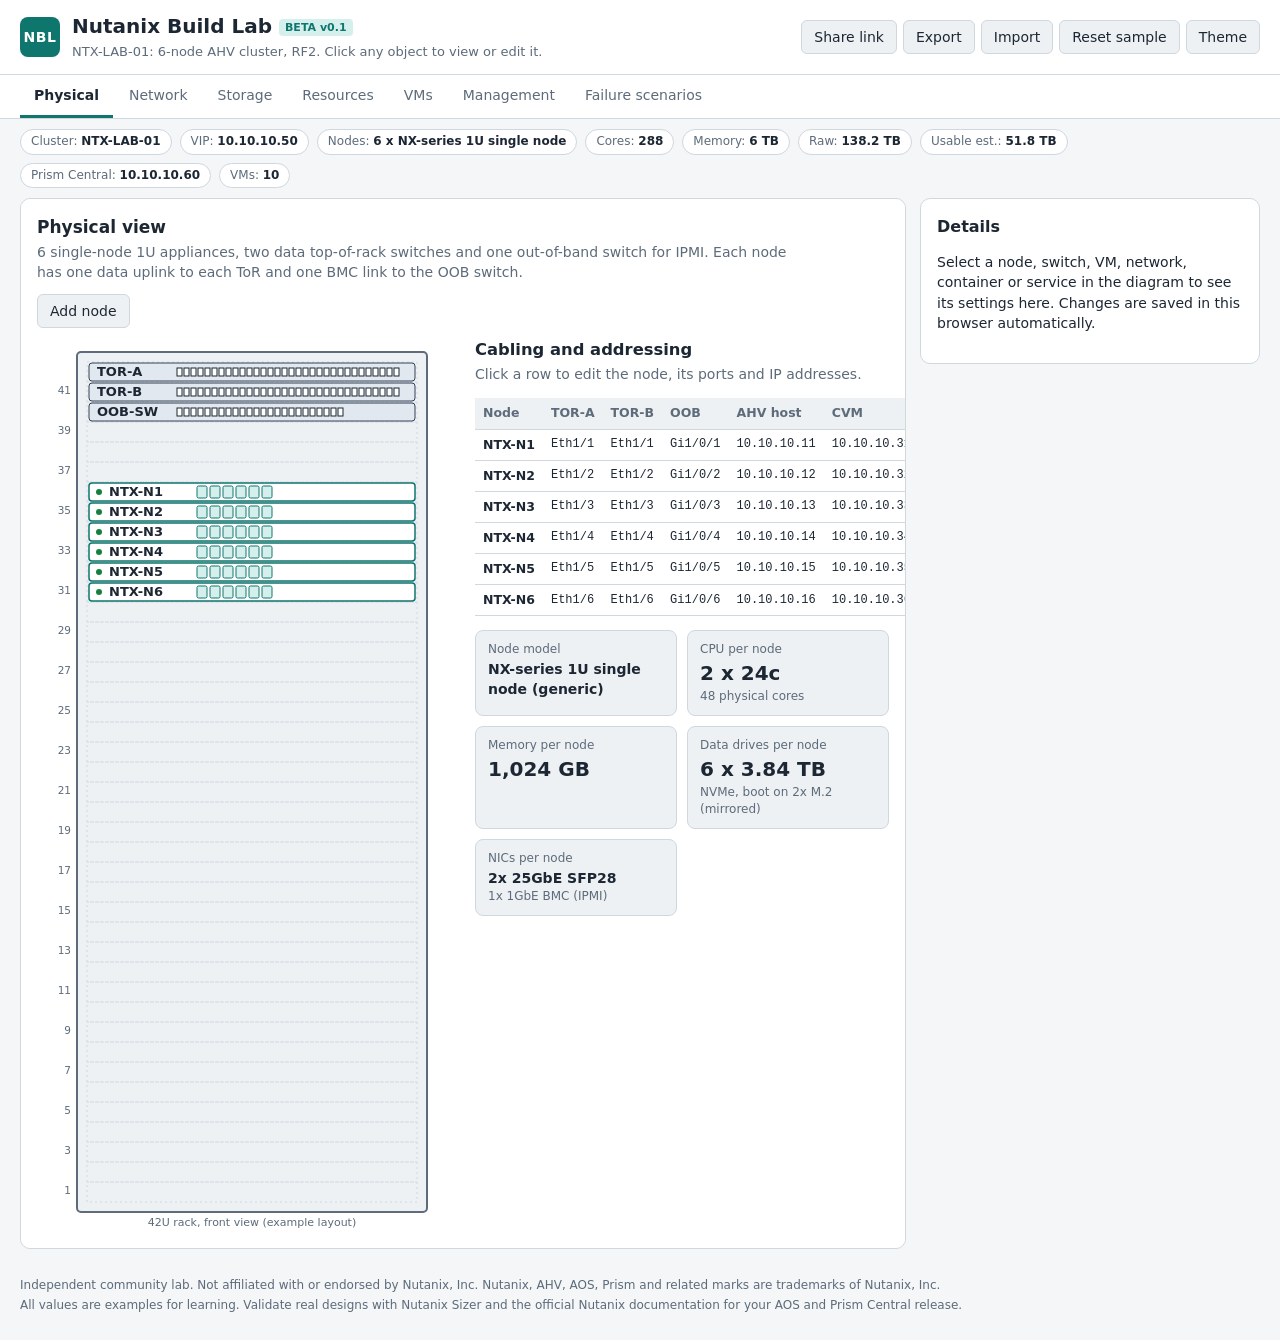
==== index.html @ 9831cac4 "Nutanix Build Lab v0.1: 6-node AHV cluster with seven interactive views Co-Authored-By: Claude Opus " ====
<!DOCTYPE html>
<html lang="en" data-theme="light">
<head>
<meta charset="utf-8">
<meta name="viewport" content="width=device-width, initial-scale=1">
<title>Nutanix Build Lab</title>
<meta name="description" content="Interactive Nutanix cluster build lab: physical rack, AHV networking, distributed storage, compute resources, VM placement, Prism Central management and failure scenarios for a 6-node cluster.">
<link rel="icon" href="data:image/svg+xml,<svg xmlns='http://www.w3.org/2000/svg' viewBox='0 0 32 32'><rect width='32' height='32' rx='6' fill='%230f766e'/><path d='M8 22V10l8 8 8-8v12' stroke='white' stroke-width='3' fill='none'/></svg>">
<link rel="stylesheet" href="css/style.css">
</head>
<body>
<header class="topbar">
  <div class="brand">
    <span class="logo">NBL</span>
    <div>
      <h1>Nutanix Build Lab <span class="tag">BETA v0.1</span></h1>
      <p class="sub" id="labTitle">Click any object in the diagram to view or edit it.</p>
    </div>
  </div>
  <div class="tools">
    <button id="btnShare" title="Copy a link that contains this lab">Share link</button>
    <button id="btnExport" title="Download this lab as JSON">Export</button>
    <button id="btnImport" title="Load a lab from JSON">Import</button>
    <button id="btnReset" title="Restore the sample 6-node lab">Reset sample</button>
    <button id="btnTheme" title="Switch light and dark theme">Theme</button>
    <input type="file" id="fileImport" accept="application/json" hidden>
  </div>
</header>

<nav class="tabs" id="tabs">
  <button data-view="physical" class="active">Physical</button>
  <button data-view="network">Network</button>
  <button data-view="storage">Storage</button>
  <button data-view="resources">Resources</button>
  <button data-view="vms">VMs</button>
  <button data-view="management">Management</button>
  <button data-view="failure">Failure scenarios</button>
</nav>

<div class="summary" id="summary"></div>

<main class="layout">
  <section class="canvas" id="canvas"></section>
  <aside class="panel" id="panel">
    <div class="panel-empty">
      <h3>Details</h3>
      <p>Select a node, switch, VM, network, container or service in the diagram to see its settings here. Changes are saved in this browser automatically.</p>
      <p class="muted">Use Share link to send the current lab to someone else, or Export to keep a JSON copy.</p>
    </div>
  </aside>
</main>

<footer class="foot">
  <p>Independent community lab. Not affiliated with or endorsed by Nutanix, Inc. Nutanix, AHV, AOS, Prism and related marks are trademarks of Nutanix, Inc.</p>
  <p>All values are examples for learning. Validate real designs with Nutanix Sizer and the official Nutanix documentation for your AOS and Prism Central release.</p>
</footer>

<div class="toast" id="toast"></div>
<script src="js/sample.js"></script>
<script src="js/app.js"></script>
</body>
</html>
---- css/style.css ----
:root {
  --bg: #f4f6f8;
  --surface: #ffffff;
  --surface-2: #eef1f4;
  --ink: #1d2733;
  --muted: #5d6b7a;
  --line: #cfd7df;
  --accent: #0f766e;
  --accent-soft: #d5efec;
  --host: #e9eef3;
  --cvm: #6d28d9;
  --cvm-soft: #ede4fb;
  --vm: #2563eb;
  --vm-soft: #dde8fd;
  --sw: #334155;
  --sw-soft: #e2e8f0;
  --ipmi: #b45309;
  --ipmi-soft: #fbeedd;
  --ok: #15803d;
  --warn: #b45309;
  --bad: #b91c1c;
  --bad-soft: #fde2e2;
  --link-a: #0f766e;
  --link-b: #7c3aed;
  --sel: #f59e0b;
  --font: "Segoe UI", system-ui, -apple-system, Roboto, Helvetica, Arial, sans-serif;
  --mono: "Cascadia Mono", Consolas, "SF Mono", Menlo, monospace;
}
[data-theme="dark"] {
  --bg: #0f151c;
  --surface: #17202a;
  --surface-2: #1e2935;
  --ink: #e5ebf1;
  --muted: #95a3b3;
  --line: #2f3d4c;
  --accent: #2dd4bf;
  --accent-soft: #133b38;
  --host: #1f2b38;
  --cvm: #a78bfa;
  --cvm-soft: #2c2346;
  --vm: #60a5fa;
  --vm-soft: #1c2d4a;
  --sw: #cbd5e1;
  --sw-soft: #26323f;
  --ipmi: #f59e0b;
  --ipmi-soft: #3a2a12;
  --ok: #4ade80;
  --warn: #fbbf24;
  --bad: #f87171;
  --bad-soft: #3b1d1d;
  --link-a: #2dd4bf;
  --link-b: #a78bfa;
}

* { box-sizing: border-box; }
body { margin: 0; background: var(--bg); color: var(--ink); font: 14px/1.45 var(--font); }
button { font: inherit; cursor: pointer; }

.topbar { display: flex; justify-content: space-between; align-items: center; gap: 16px; padding: 12px 20px; background: var(--surface); border-bottom: 1px solid var(--line); flex-wrap: wrap; }
.brand { display: flex; align-items: center; gap: 12px; }
.logo { display: grid; place-items: center; width: 40px; height: 40px; border-radius: 8px; background: var(--accent); color: #fff; font-weight: 700; letter-spacing: .5px; }
h1 { font-size: 20px; margin: 0; }
.tag { font-size: 11px; font-weight: 600; background: var(--accent-soft); color: var(--accent); padding: 2px 6px; border-radius: 4px; vertical-align: middle; }
.sub { margin: 2px 0 0; color: var(--muted); font-size: 13px; }
.tools { display: flex; gap: 6px; flex-wrap: wrap; }
.tools button, .btn { background: var(--surface-2); color: var(--ink); border: 1px solid var(--line); border-radius: 6px; padding: 6px 12px; }
.tools button:hover, .btn:hover { border-color: var(--accent); }
.btn.primary { background: var(--accent); border-color: var(--accent); color: #fff; }
.btn.danger { color: var(--bad); }

.tabs { display: flex; gap: 2px; padding: 0 20px; background: var(--surface); border-bottom: 1px solid var(--line); overflow-x: auto; }
.tabs button { background: none; border: 0; border-bottom: 3px solid transparent; padding: 10px 14px; color: var(--muted); white-space: nowrap; }
.tabs button.active { color: var(--ink); border-bottom-color: var(--accent); font-weight: 600; }

.summary { display: flex; gap: 8px; flex-wrap: wrap; padding: 10px 20px; }
.chip { background: var(--surface); border: 1px solid var(--line); border-radius: 999px; padding: 3px 10px; font-size: 12px; color: var(--muted); cursor: pointer; }
.chip b { color: var(--ink); font-weight: 600; }

.layout { display: grid; grid-template-columns: minmax(0, 1fr) 340px; gap: 14px; padding: 0 20px 20px; }
@media (max-width: 980px) { .layout { grid-template-columns: 1fr; } }
.canvas { background: var(--surface); border: 1px solid var(--line); border-radius: 10px; padding: 16px; min-height: 520px; overflow-x: auto; }
.panel { background: var(--surface); border: 1px solid var(--line); border-radius: 10px; padding: 16px; align-self: start; position: sticky; top: 12px; max-height: calc(100vh - 24px); overflow-y: auto; }
.panel h3 { margin: 0 0 4px; font-size: 16px; }
.panel .kind { font-size: 11px; text-transform: uppercase; letter-spacing: .6px; color: var(--accent); font-weight: 700; }
.panel .muted, .muted { color: var(--muted); }
.panel .note { background: var(--surface-2); border-left: 3px solid var(--accent); padding: 8px 10px; border-radius: 4px; font-size: 12.5px; margin: 10px 0; }
.field { display: grid; gap: 3px; margin: 10px 0; }
.field label { font-size: 12px; color: var(--muted); font-weight: 600; }
.field input, .field select { width: 100%; padding: 6px 8px; border: 1px solid var(--line); border-radius: 6px; background: var(--surface-2); color: var(--ink); font: inherit; }
.field input:focus, .field select:focus { outline: 2px solid var(--accent); outline-offset: -1px; }
.field input[readonly] { opacity: .7; }
.field.check { grid-template-columns: auto 1fr; align-items: center; }
.field.check label { font-weight: 500; color: var(--ink); }
.panel-actions { display: flex; gap: 8px; margin-top: 14px; flex-wrap: wrap; }
.kv { display: grid; grid-template-columns: 1fr auto; gap: 4px 10px; font-size: 13px; margin: 8px 0; }
.kv span:nth-child(odd) { color: var(--muted); }
.kv span:nth-child(even) { font-family: var(--mono); font-size: 12.5px; text-align: right; }

.view-head { display: flex; justify-content: space-between; align-items: flex-start; gap: 12px; margin-bottom: 10px; flex-wrap: wrap; }
.view-head h2 { margin: 0; font-size: 17px; }
.view-head p { margin: 2px 0 0; color: var(--muted); max-width: 760px; }

svg.diagram { width: 100%; height: auto; display: block; font-family: var(--font); }
svg text { fill: var(--ink); font-size: 12px; }
svg .t-muted { fill: var(--muted); font-size: 11px; }
svg .t-small { font-size: 10.5px; }
svg .t-mono { font-family: var(--mono); font-size: 11px; }
svg .t-title { font-weight: 700; font-size: 13px; }
svg .t-white { fill: #fff; }
svg .host { fill: var(--host); stroke: var(--line); }
svg .rack { fill: var(--surface-2); stroke: var(--muted); stroke-width: 2; }
svg .unit { fill: none; stroke: var(--line); stroke-dasharray: 2 3; }
svg .sw { fill: var(--sw-soft); stroke: var(--sw); }
svg .node-box { fill: var(--surface); stroke: var(--accent); stroke-width: 1.5; }
svg .bay { fill: var(--accent-soft); stroke: var(--accent); }
svg .cvm { fill: var(--cvm-soft); stroke: var(--cvm); }
svg .uvm { fill: var(--vm-soft); stroke: var(--vm); }
svg .br { fill: var(--accent-soft); stroke: var(--accent); }
svg .ipmi { fill: var(--ipmi-soft); stroke: var(--ipmi); }
svg .port { fill: var(--surface); stroke: var(--ink); }
svg .pool { fill: var(--accent-soft); stroke: var(--accent); stroke-width: 1.5; }
svg .ctr { fill: var(--surface); stroke: var(--accent); }
svg .svc { fill: var(--surface-2); stroke: var(--muted); }
svg .wire { stroke: var(--muted); stroke-width: 1.5; fill: none; }
svg .wire-a { stroke: var(--link-a); stroke-width: 2; fill: none; }
svg .wire-b { stroke: var(--link-b); stroke-width: 2; fill: none; }
svg .wire-ipmi { stroke: var(--ipmi); stroke-width: 1.5; fill: none; stroke-dasharray: 5 4; }
svg .wire-down { stroke: var(--bad); stroke-width: 2; stroke-dasharray: 3 4; fill: none; opacity: .7; }
svg .peer { stroke: var(--sw); stroke-width: 3; fill: none; }
svg .arrow { stroke: var(--vm); stroke-width: 2; fill: none; marker-end: url(#arrowhead); }
svg .down { fill: var(--bad-soft) !important; stroke: var(--bad) !important; }
svg .obj { cursor: pointer; }
svg .obj:hover > rect:first-child { stroke-width: 2.5; }
svg .sel > rect:first-child { stroke: var(--sel) !important; stroke-width: 3 !important; }
svg .led-ok { fill: var(--ok); }
svg .led-bad { fill: var(--bad); }

table.grid { width: 100%; border-collapse: collapse; font-size: 12.5px; margin-top: 14px; }
table.grid th, table.grid td { padding: 6px 8px; border-bottom: 1px solid var(--line); text-align: left; white-space: nowrap; }
table.grid th { color: var(--muted); font-weight: 600; background: var(--surface-2); }
table.grid td.mono { font-family: var(--mono); font-size: 12px; }
table.grid tr.click { cursor: pointer; }
table.grid tr.click:hover td { background: var(--surface-2); }
table.grid tr.sel td { background: var(--accent-soft); }

.two { display: grid; grid-template-columns: minmax(300px, 420px) minmax(0, 1fr); gap: 18px; align-items: start; }
@media (max-width: 1200px) { .two { grid-template-columns: 1fr; } }

.cards { display: grid; grid-template-columns: repeat(auto-fill, minmax(190px, 1fr)); gap: 10px; margin-top: 14px; }
.card { background: var(--surface-2); border: 1px solid var(--line); border-radius: 8px; padding: 10px 12px; }
.card .big { font-size: 20px; font-weight: 700; }
.card .lbl { font-size: 12px; color: var(--muted); }
.card.ok { border-left: 4px solid var(--ok); }
.card.warn { border-left: 4px solid var(--warn); }
.card.bad { border-left: 4px solid var(--bad); }

.hosts { display: grid; grid-template-columns: repeat(auto-fill, minmax(250px, 1fr)); gap: 10px; }
.hostcard { background: var(--surface-2); border: 1px solid var(--line); border-radius: 8px; padding: 10px; }
.hostcard.down { background: var(--bad-soft); border-color: var(--bad); }
.hostcard h4 { margin: 0 0 6px; font-size: 14px; display: flex; justify-content: space-between; cursor: pointer; }
.hostcard h4 small { color: var(--muted); font-weight: 400; font-family: var(--mono); }
.bar { height: 12px; background: var(--surface); border: 1px solid var(--line); border-radius: 6px; overflow: hidden; display: flex; margin: 3px 0 2px; }
.bar i { display: block; height: 100%; }
.bar .c { background: var(--cvm); }
.bar .p { background: var(--ipmi); }
.bar .v { background: var(--vm); }
.bar .x { background: var(--bad); }
.barlbl { display: flex; justify-content: space-between; font-size: 11.5px; color: var(--muted); }
.legend { display: flex; gap: 14px; flex-wrap: wrap; font-size: 12px; color: var(--muted); margin: 6px 0 12px; }
.legend i { display: inline-block; width: 10px; height: 10px; border-radius: 2px; margin-right: 5px; vertical-align: -1px; }

.vmchip { display: flex; justify-content: space-between; gap: 6px; background: var(--vm-soft); border: 1px solid var(--vm); border-radius: 6px; padding: 4px 8px; margin: 4px 0; font-size: 12.5px; cursor: pointer; }
.vmchip.cvm { background: var(--cvm-soft); border-color: var(--cvm); }
.vmchip.pc { background: var(--ipmi-soft); border-color: var(--ipmi); }
.vmchip.sel { outline: 2px solid var(--sel); }
.vmchip small { color: var(--muted); font-family: var(--mono); }

.controls { display: grid; grid-template-columns: repeat(auto-fit, minmax(220px, 1fr)); gap: 12px; margin-bottom: 14px; }
.ctlbox { background: var(--surface-2); border: 1px solid var(--line); border-radius: 8px; padding: 10px 12px; }
.ctlbox h4 { margin: 0 0 6px; font-size: 13px; }
.ctlbox label { display: inline-flex; align-items: center; gap: 4px; margin: 2px 10px 2px 0; font-size: 12.5px; }
.ctlbox select { padding: 4px; border-radius: 5px; border: 1px solid var(--line); background: var(--surface); color: var(--ink); }
.results { list-style: none; padding: 0; margin: 14px 0 0; display: grid; gap: 8px; }
.results li { background: var(--surface-2); border: 1px solid var(--line); border-left: 4px solid var(--ok); border-radius: 6px; padding: 8px 12px; }
.results li.warn { border-left-color: var(--warn); }
.results li.bad { border-left-color: var(--bad); }
.results li b { display: block; margin-bottom: 2px; }

.foot { padding: 6px 20px 24px; color: var(--muted); font-size: 12px; }
.foot p { margin: 2px 0; }
.toast { opacity: 0; position: fixed; bottom: 20px; left: 50%; transform: translateX(-50%) translateY(80px); background: var(--ink); color: var(--bg); padding: 8px 16px; border-radius: 6px; transition: transform .25s, opacity .25s; z-index: 10; }
.toast.show { opacity: 1; transform: translateX(-50%) translateY(0); }
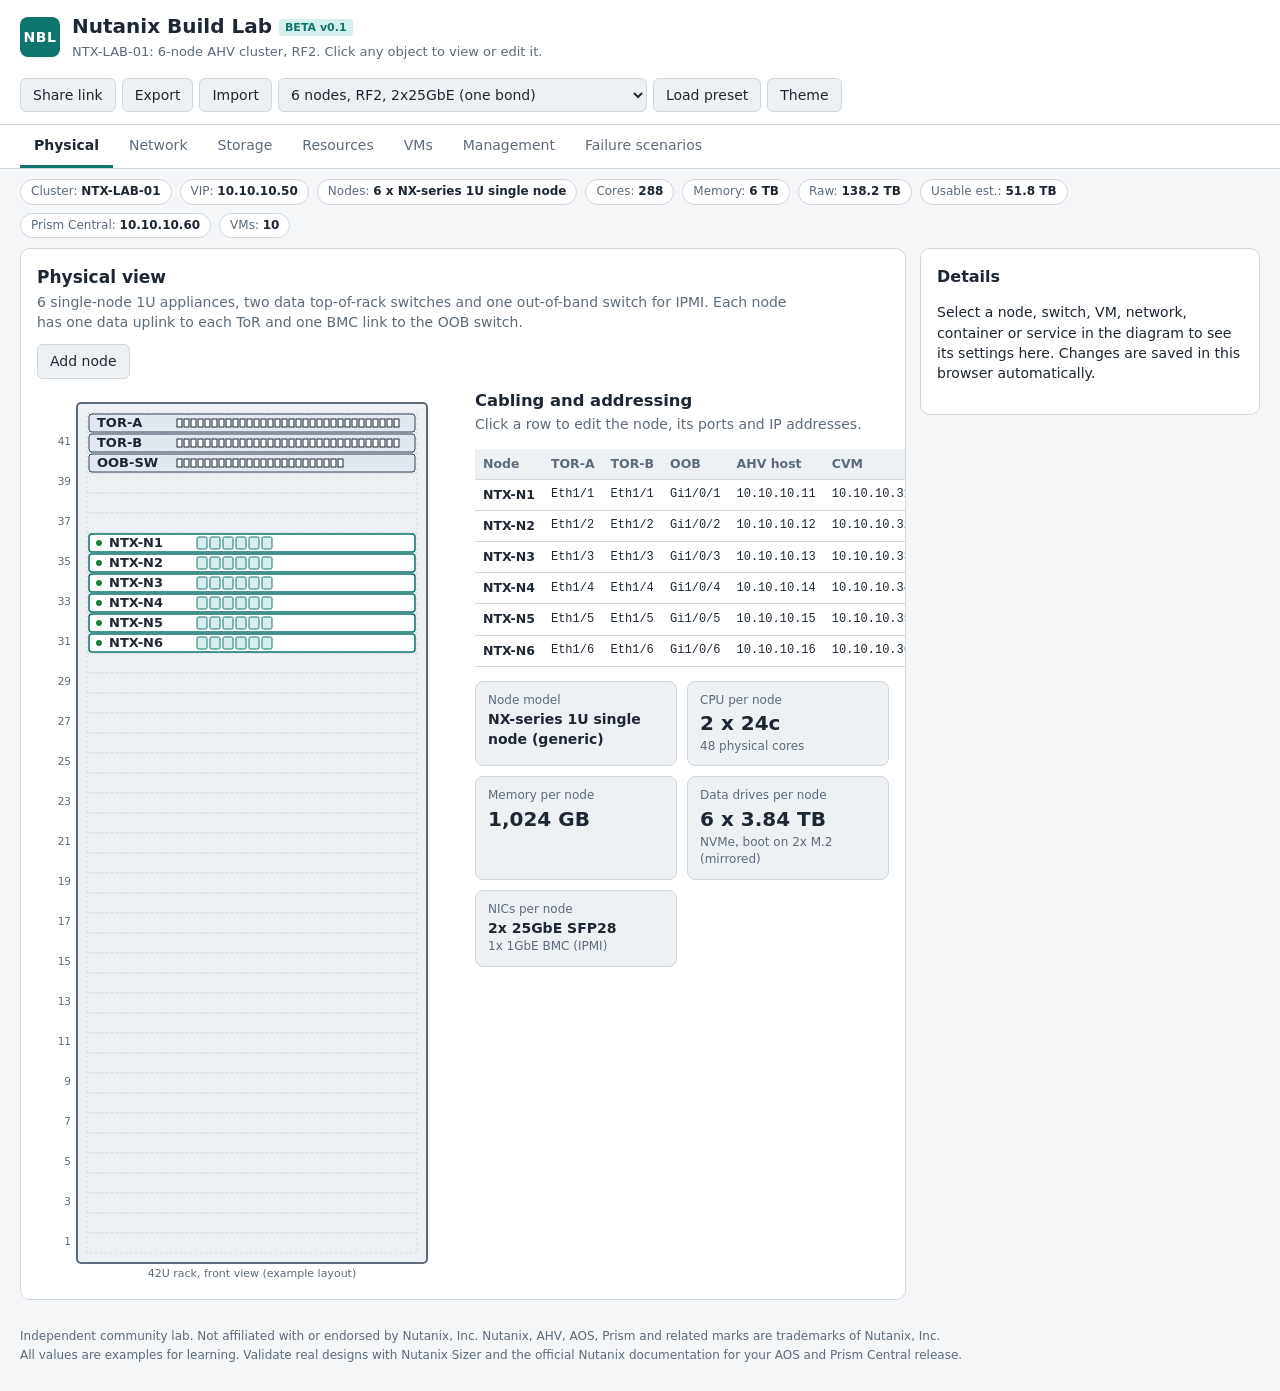
==== commit ca9eedcc: "Add lab presets: 3-node RF2 and 6-node RF3 with 2x2 uplinks (vs0 + vs1) Co-Authored-By: Claude Opus " ====
--- a/index.html
+++ b/index.html
@@ -21,7 +21,8 @@
     <button id="btnShare" title="Copy a link that contains this lab">Share link</button>
     <button id="btnExport" title="Download this lab as JSON">Export</button>
     <button id="btnImport" title="Load a lab from JSON">Import</button>
-    <button id="btnReset" title="Restore the sample 6-node lab">Reset sample</button>
+    <select id="presetSel" title="Choose a sample lab"></select>
+    <button id="btnReset" title="Load the selected sample lab">Load preset</button>
     <button id="btnTheme" title="Switch light and dark theme">Theme</button>
     <input type="file" id="fileImport" accept="application/json" hidden>
   </div>
--- a/css/style.css
+++ b/css/style.css
@@ -63,6 +63,7 @@
 .tag { font-size: 11px; font-weight: 600; background: var(--accent-soft); color: var(--accent); padding: 2px 6px; border-radius: 4px; vertical-align: middle; }
 .sub { margin: 2px 0 0; color: var(--muted); font-size: 13px; }
 .tools { display: flex; gap: 6px; flex-wrap: wrap; }
+.tools select { background: var(--surface-2); color: var(--ink); border: 1px solid var(--line); border-radius: 6px; padding: 6px 8px; font: inherit; }
 .tools button, .btn { background: var(--surface-2); color: var(--ink); border: 1px solid var(--line); border-radius: 6px; padding: 6px 12px; }
 .tools button:hover, .btn:hover { border-color: var(--accent); }
 .btn.primary { background: var(--accent); border-color: var(--accent); color: #fff; }
